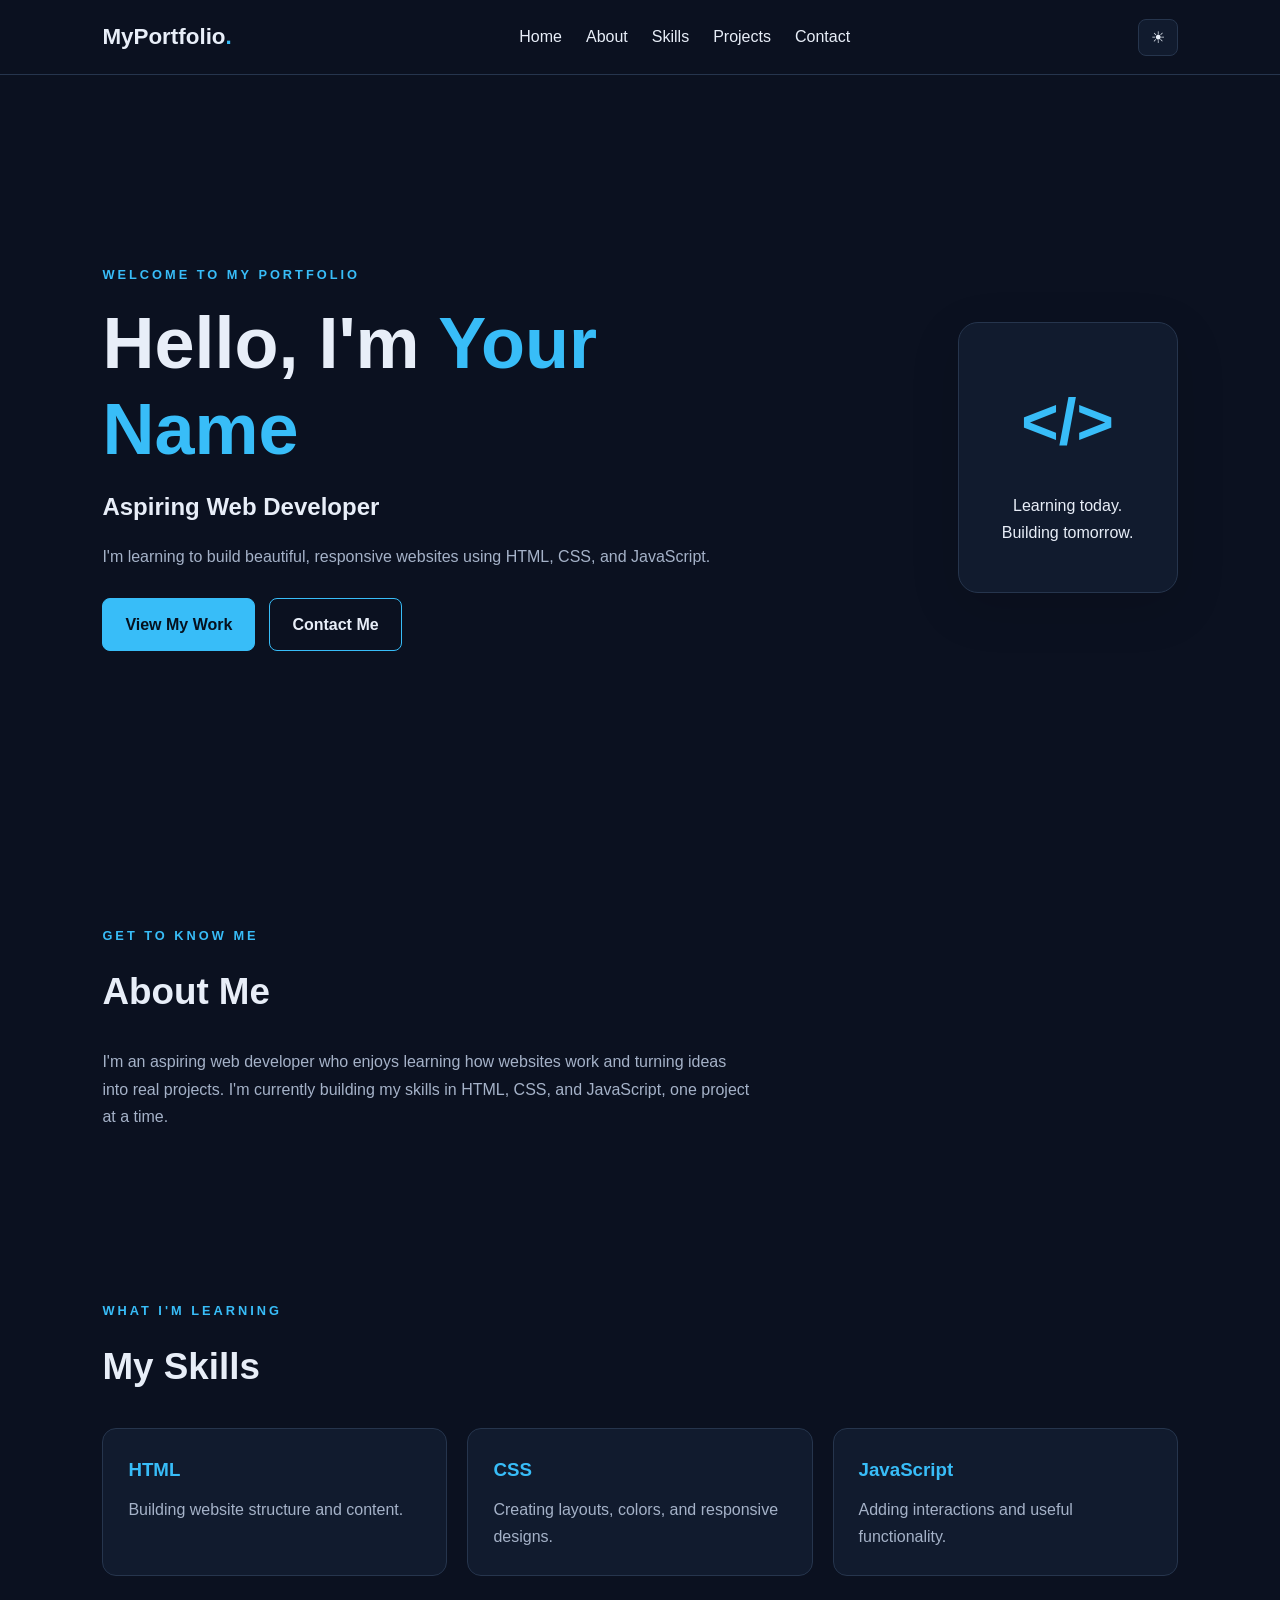
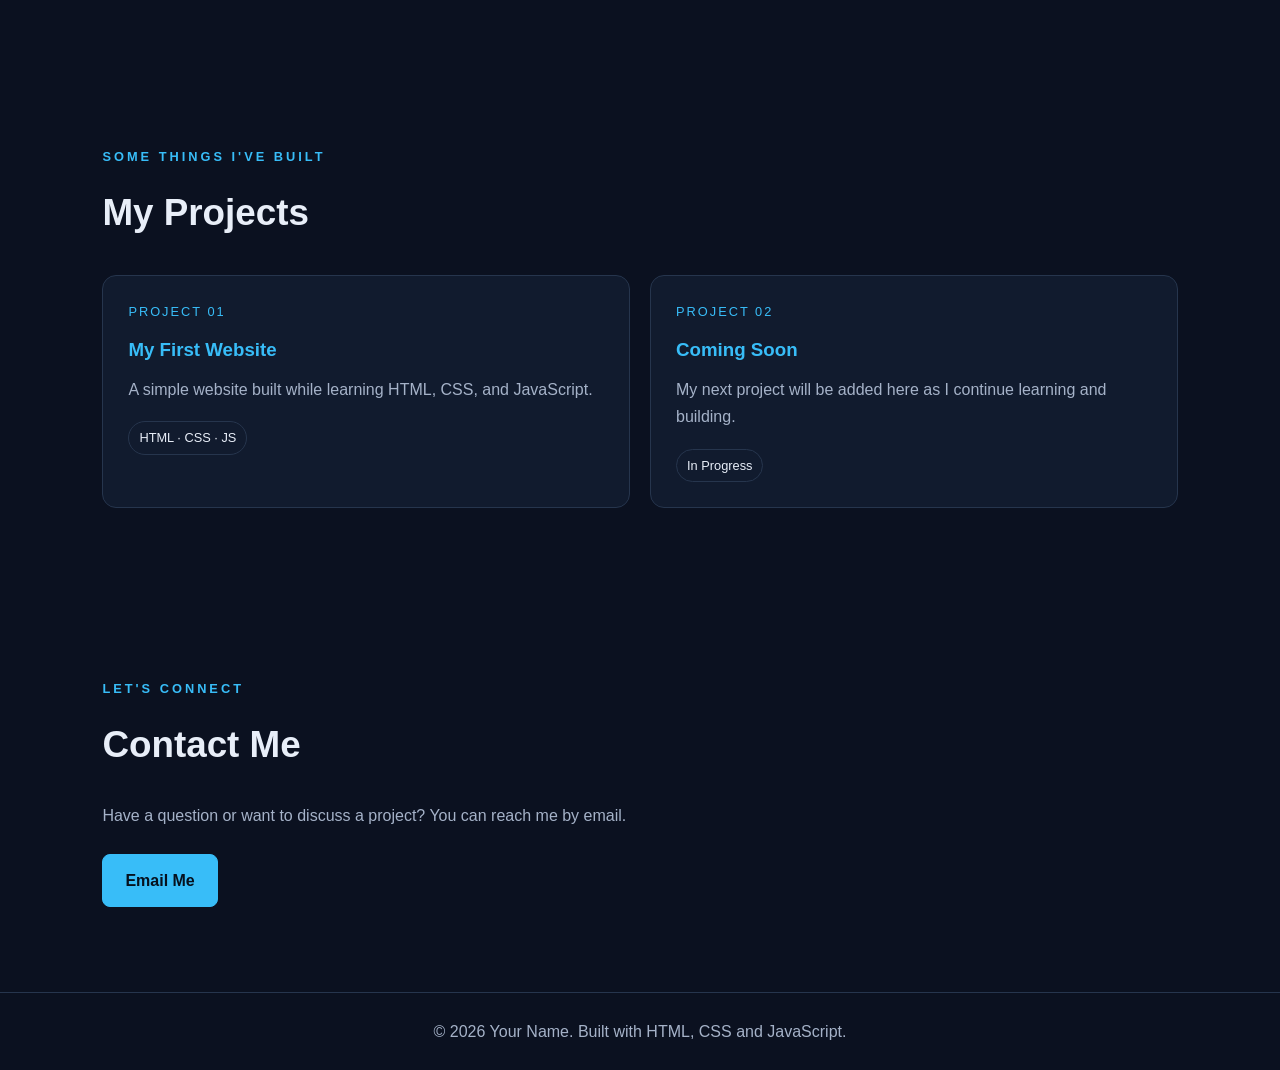
==== index.html @ 5df09c78 "Add files via upload" ====
<!DOCTYPE html>
<html lang="en">
<head>
    <meta charset="UTF-8">
    <meta name="viewport" content="width=device-width, initial-scale=1.0">
    <meta name="description" content="My personal developer portfolio">
    <title>My Portfolio | Developer</title>
    <link rel="stylesheet" href="style.css">
</head>
<body>

    <header class="header">
        <a href="#home" class="logo">MyPortfolio<span>.</span></a>

        <nav class="navbar" id="navbar">
            <a href="#home">Home</a>
            <a href="#about">About</a>
            <a href="#skills">Skills</a>
            <a href="#projects">Projects</a>
            <a href="#contact">Contact</a>
        </nav>

        <button class="theme-btn" id="themeBtn"
                aria-label="Toggle color theme">☀</button>

        <button class="menu-btn" id="menuBtn"
                aria-label="Toggle navigation menu">☰</button>
    </header>

    <main>
        <section class="hero" id="home">
            <div class="hero-content">
                <p class="eyebrow">WELCOME TO MY PORTFOLIO</p>
                <h1>Hello, I'm <span>Your Name</span></h1>
                <h2>Aspiring Web Developer</h2>
                <p class="intro">
                    I'm learning to build beautiful, responsive websites
                    using HTML, CSS, and JavaScript.
                </p>

                <div class="hero-buttons">
                    <a href="#projects" class="btn">View My Work</a>
                    <a href="#contact" class="btn btn-outline">Contact Me</a>
                </div>
            </div>

            <div class="hero-card">
                <div class="code-icon">&lt;/&gt;</div>
                <p>Learning today.</p>
                <p>Building tomorrow.</p>
            </div>
        </section>

        <section class="section" id="about">
            <p class="eyebrow">GET TO KNOW ME</p>
            <h2 class="section-title">About Me</h2>
            <p class="section-text">
                I'm an aspiring web developer who enjoys learning how
                websites work and turning ideas into real projects.
                I'm currently building my skills in HTML, CSS, and
                JavaScript, one project at a time.
            </p>
        </section>

        <section class="section" id="skills">
            <p class="eyebrow">WHAT I'M LEARNING</p>
            <h2 class="section-title">My Skills</h2>

            <div class="skills-grid">
                <article class="skill-card">
                    <h3>HTML</h3>
                    <p>Building website structure and content.</p>
                </article>
                <article class="skill-card">
                    <h3>CSS</h3>
                    <p>Creating layouts, colors, and responsive designs.</p>
                </article>
                <article class="skill-card">
                    <h3>JavaScript</h3>
                    <p>Adding interactions and useful functionality.</p>
                </article>
            </div>
        </section>

        <section class="section" id="projects">
            <p class="eyebrow">SOME THINGS I'VE BUILT</p>
            <h2 class="section-title">My Projects</h2>

            <div class="projects-grid">
                <article class="project-card">
                    <div class="project-number">PROJECT 01</div>
                    <h3>My First Website</h3>
                    <p>A simple website built while learning HTML, CSS,
                       and JavaScript.</p>
                    <span class="tag">HTML · CSS · JS</span>
                </article>

                <article class="project-card">
                    <div class="project-number">PROJECT 02</div>
                    <h3>Coming Soon</h3>
                    <p>My next project will be added here as I continue
                       learning and building.</p>
                    <span class="tag">In Progress</span>
                </article>
            </div>
        </section>

        <section class="section contact" id="contact">
            <p class="eyebrow">LET'S CONNECT</p>
            <h2 class="section-title">Contact Me</h2>
            <p class="section-text">
                Have a question or want to discuss a project?
                You can reach me by email.
            </p>
            <a class="btn" href="mailto:your-ahmadatikuusman@gmail.com">
                Email Me
            </a>
        </section>
    </main>

    <footer class="footer">
        <p>&copy; <span id="year"></span> Your Name. Built with HTML, CSS and JavaScript.</p>
    </footer>

    <script src="script.js"></script>
</body>
</html>
---- style.css ----
/* Theme colors */
:root {
    --bg: #0b1120;
    --surface: #111b2e;
    --text: #e8eef8;
    --muted: #a5b2c8;
    --accent: #38bdf8;
    --border: #26354d;
}

body.light {
    --bg: #f5f8fc;
    --surface: #ffffff;
    --text: #152238;
    --muted: #536176;
    --accent: #087eaf;
    --border: #d9e2ef;
}

* {
    margin: 0;
    padding: 0;
    box-sizing: border-box;
    scroll-behavior: smooth;
}

body {
    font-family: Arial, sans-serif;
    background: var(--bg);
    color: var(--text);
    line-height: 1.7;
    transition: background 0.3s, color 0.3s;
}

a {
    color: inherit;
    text-decoration: none;
}

.header {
    position: sticky;
    top: 0;
    z-index: 100;
    display: flex;
    align-items: center;
    justify-content: space-between;
    padding: 18px 8%;
    background: var(--bg);
    border-bottom: 1px solid var(--border);
}

.logo {
    font-size: 1.4rem;
    font-weight: bold;
}

.logo span {
    color: var(--accent);
}

.navbar {
    display: flex;
    gap: 24px;
}

.navbar a:hover {
    color: var(--accent);
}

.theme-btn,
.menu-btn {
    background: var(--surface);
    color: var(--text);
    border: 1px solid var(--border);
    border-radius: 8px;
    padding: 8px 12px;
    cursor: pointer;
    font-size: 1rem;
}

.menu-btn {
    display: none;
}

.hero {
    min-height: 85vh;
    padding: 90px 8%;
    display: flex;
    align-items: center;
    justify-content: space-between;
    gap: 50px;
}

.hero-content {
    max-width: 620px;
}

.eyebrow {
    color: var(--accent);
    font-size: 0.8rem;
    font-weight: bold;
    letter-spacing: 3px;
    margin-bottom: 14px;
}

.hero h1 {
    font-size: clamp(2.4rem, 6vw, 4.5rem);
    line-height: 1.2;
    margin-bottom: 14px;
}

.hero h1 span {
    color: var(--accent);
}

.hero h2 {
    font-size: 1.5rem;
    margin-bottom: 15px;
}

.intro,
.section-text {
    color: var(--muted);
    max-width: 650px;
}

.hero-buttons {
    display: flex;
    flex-wrap: wrap;
    gap: 14px;
    margin-top: 28px;
}

.btn {
    display: inline-block;
    background: var(--accent);
    color: #06111e;
    padding: 12px 22px;
    border-radius: 8px;
    font-weight: bold;
    border: 1px solid var(--accent);
    cursor: pointer;
}

.btn:hover {
    opacity: 0.85;
    transform: translateY(-2px);
}

.btn-outline {
    color: var(--text);
    background: transparent;
}

.hero-card {
    background: var(--surface);
    border: 1px solid var(--border);
    padding: 45px 30px;
    border-radius: 20px;
    text-align: center;
    min-width: 220px;
    box-shadow: 0 15px 50px #00000022;
}

.code-icon {
    color: var(--accent);
    font-size: 4rem;
    font-weight: bold;
    margin-bottom: 15px;
}

.section {
    padding: 85px 8%;
    scroll-margin-top: 80px;
}

.section-title {
    font-size: 2.3rem;
    margin-bottom: 25px;
}

.skills-grid,
.projects-grid {
    display: grid;
    grid-template-columns: repeat(3, minmax(0, 1fr));
    gap: 20px;
    margin-top: 30px;
}

.skill-card,
.project-card {
    background: var(--surface);
    border: 1px solid var(--border);
    padding: 25px;
    border-radius: 14px;
}

.skill-card h3,
.project-card h3 {
    color: var(--accent);
    margin-bottom: 10px;
}

.skill-card p,
.project-card p {
    color: var(--muted);
}

.projects-grid {
    grid-template-columns: repeat(2, minmax(0, 1fr));
}

.project-number {
    font-size: 0.8rem;
    color: var(--accent);
    margin-bottom: 12px;
    letter-spacing: 2px;
}

.tag {
    display: inline-block;
    margin-top: 18px;
    padding: 5px 10px;
    border: 1px solid var(--border);
    border-radius: 20px;
    font-size: 0.8rem;
}

.contact .btn {
    margin-top: 25px;
}

.footer {
    text-align: center;
    padding: 25px 8%;
    border-top: 1px solid var(--border);
    color: var(--muted);
}

/* Tablet and mobile layouts */
@media (max-width: 800px) {
    .header {
        padding: 16px 5%;
    }

    .navbar {
        display: none;
        position: absolute;
        top: 100%;
        left: 0;
        width: 100%;
        padding: 20px 5%;
        background: var(--surface);
        border-bottom: 1px solid var(--border);
        flex-direction: column;
        gap: 14px;
    }

    .navbar.active {
        display: flex;
    }

    .menu-btn {
        display: inline-block;
    }

    .hero {
        min-height: auto;
        padding: 75px 6%;
        flex-direction: column;
        align-items: flex-start;
    }

    .hero-card {
        width: 100%;
    }

    .section {
        padding: 65px 6%;
    }

    .skills-grid,
    .projects-grid {
        grid-template-columns: 1fr;
    }
}
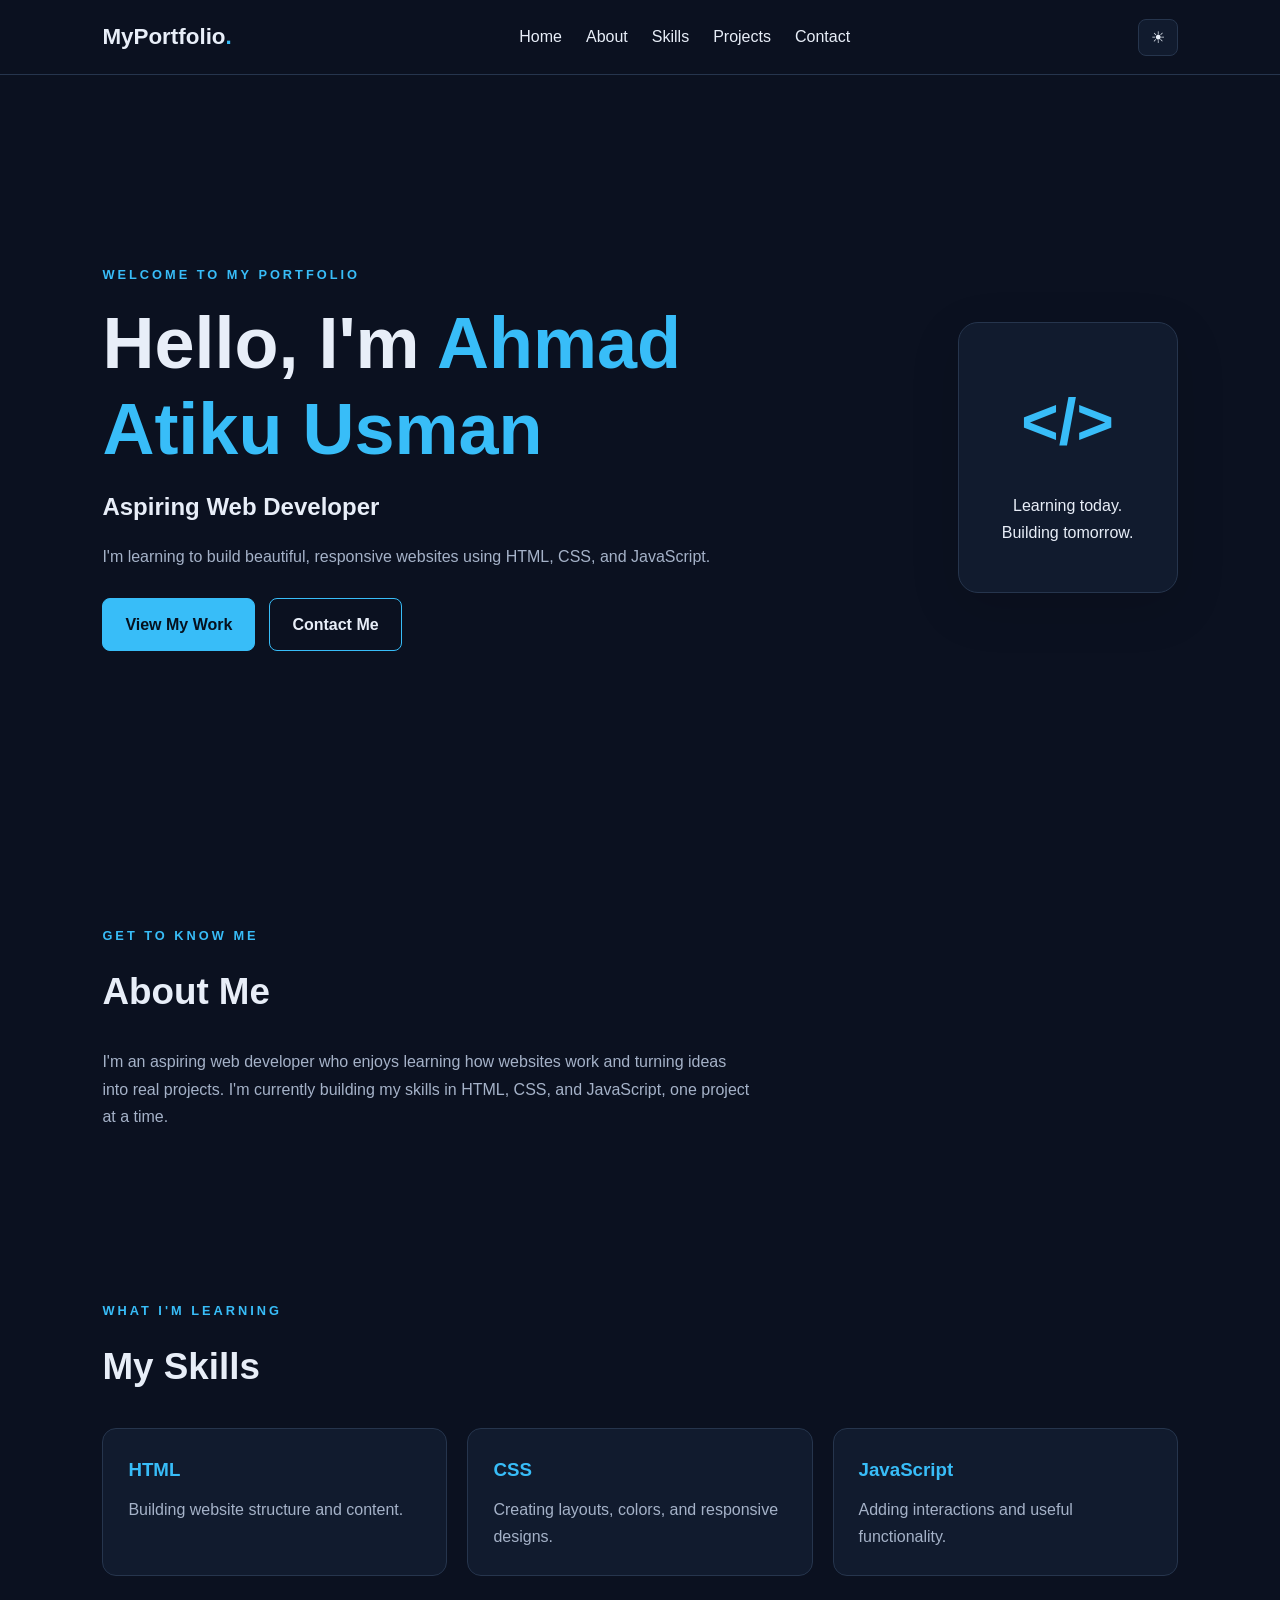
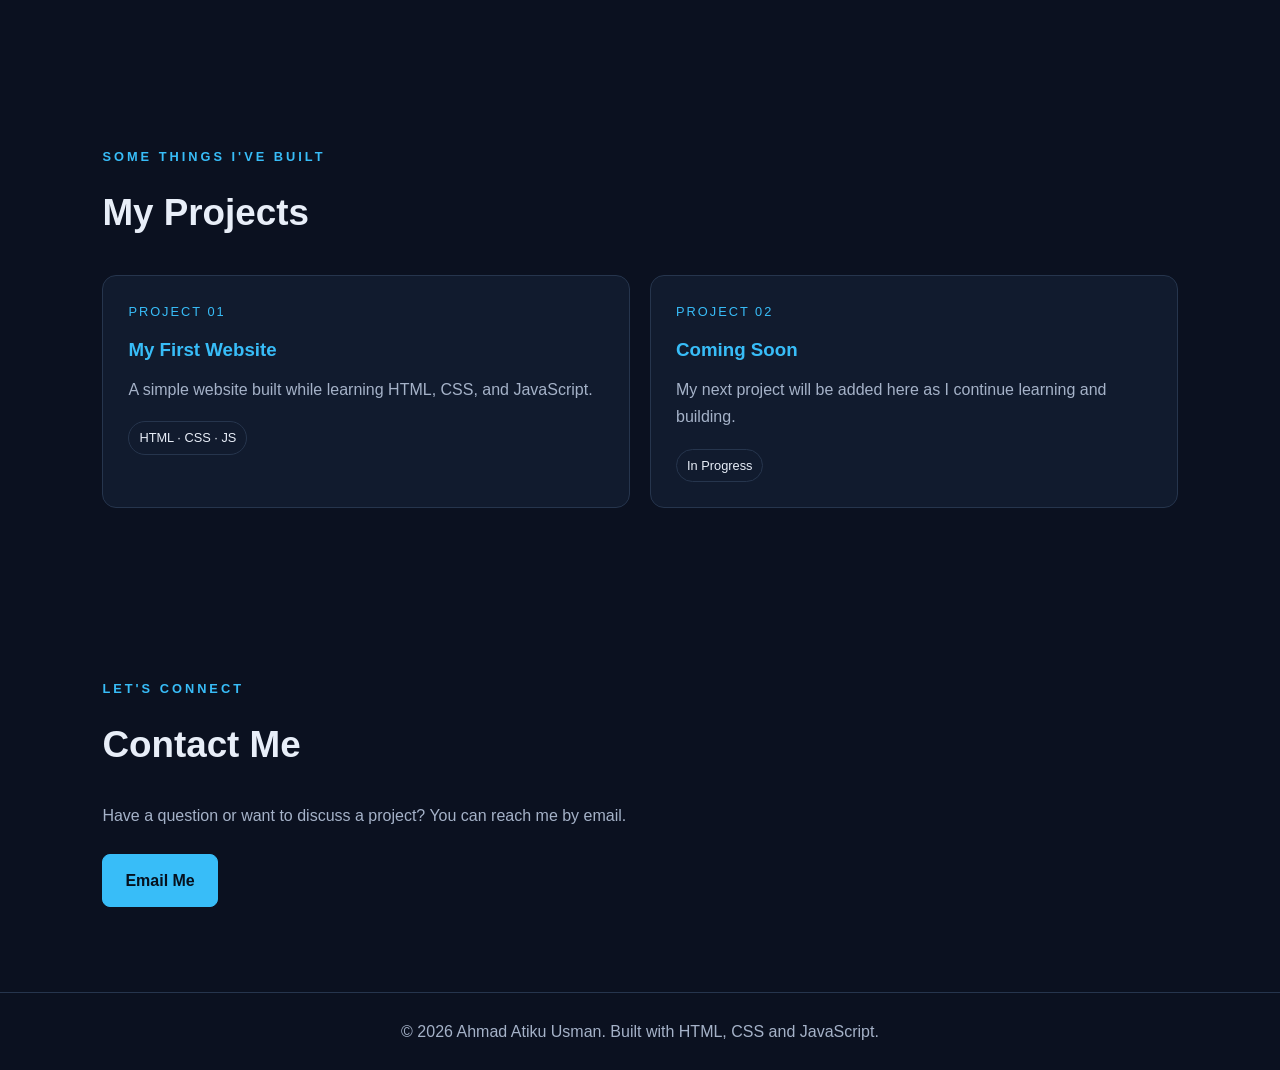
==== commit b696a95b: "Add files via upload" ====
--- a/index.html
+++ b/index.html
@@ -32,7 +32,7 @@
         <section class="hero" id="home">
             <div class="hero-content">
                 <p class="eyebrow">WELCOME TO MY PORTFOLIO</p>
-                <h1>Hello, I'm <span>Your Name</span></h1>
+                <h1>Hello, I'm <span>Ahmad Atiku Usman</span></h1>
                 <h2>Aspiring Web Developer</h2>
                 <p class="intro">
                     I'm learning to build beautiful, responsive websites
@@ -120,7 +120,7 @@
     </main>
 
     <footer class="footer">
-        <p>&copy; <span id="year"></span> Your Name. Built with HTML, CSS and JavaScript.</p>
+        <p>&copy; <span id="year"></span> Ahmad Atiku Usman. Built with HTML, CSS and JavaScript.</p>
     </footer>
 
     <script src="script.js"></script>
